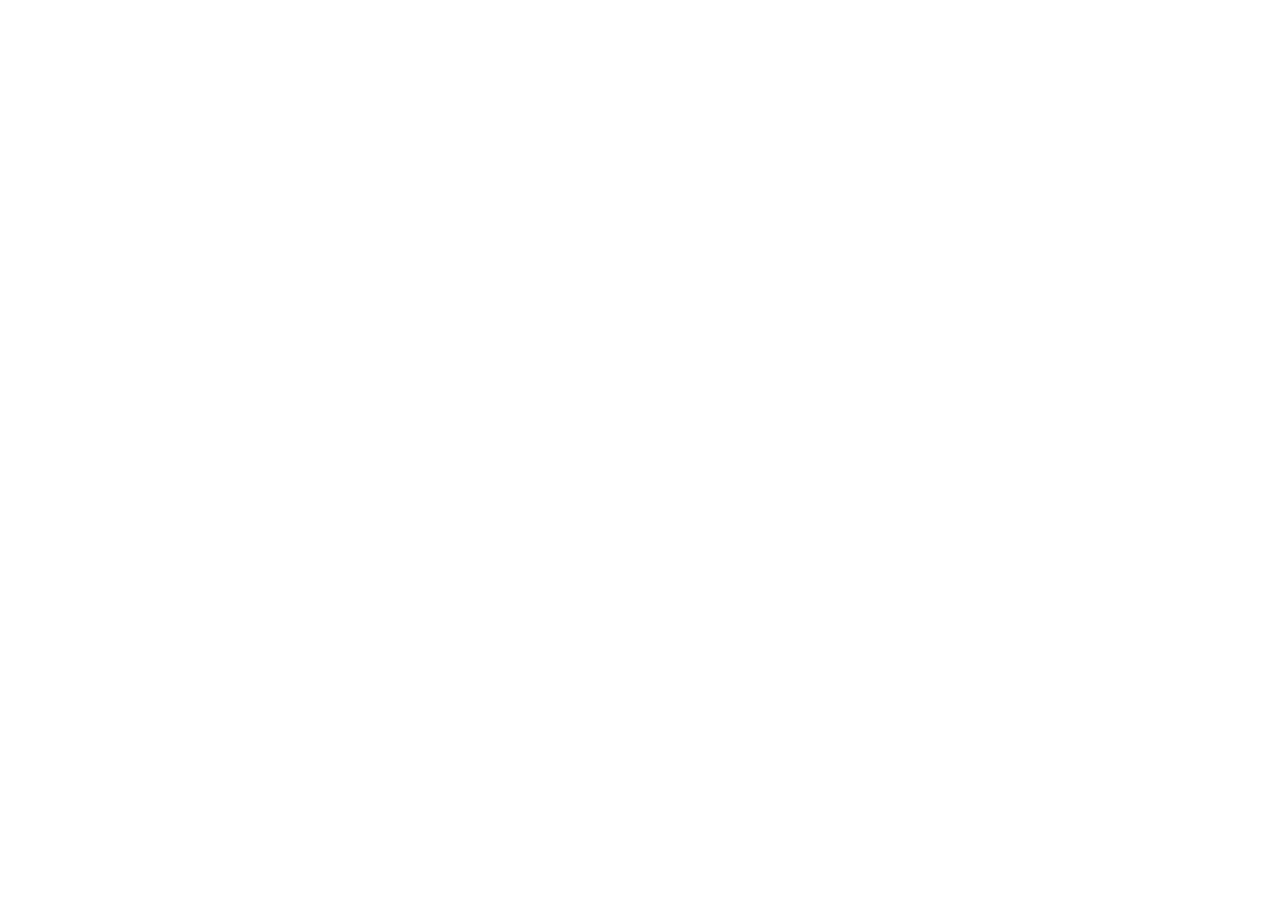
==== index.html @ aa555ea3 "Update index.html" ====
<!DOCTYPE html>
<html>
<head>
  <!--
    If you are serving your web app in a path other than the root, change the
    href value below to reflect the base path you are serving from.

    The path provided below has to start and end with a slash "/" in order for
    it to work correctly.

    For more details:
    * https://developer.mozilla.org/en-US/docs/Web/HTML/Element/base

    This is a placeholder for base href that will be replaced by the value of
    the `--base-href` argument provided to `flutter build`.
  -->
  <base href="/welder_app/">

  <meta charset="UTF-8">
  <meta content="IE=Edge" http-equiv="X-UA-Compatible">
  <meta name="description" content="A new Flutter project.">

  <!-- iOS meta tags & icons -->
  <meta name="apple-mobile-web-app-capable" content="yes">
  <meta name="apple-mobile-web-app-status-bar-style" content="black">
  <meta name="apple-mobile-web-app-title" content="welder_app">
  <link rel="apple-touch-icon" href="./icons/Icon-192.png">

  <!-- Favicon -->
  <link rel="icon" type="image/png" href="./favicon.png"/>

  <title>welder_app</title>
  <link rel="manifest" href="./manifest.json">
</head>
<body>
  <script src="./flutter.js" async></script>
  <script src="./flutter_bootstrap.js" async></script>
</body>
</html>
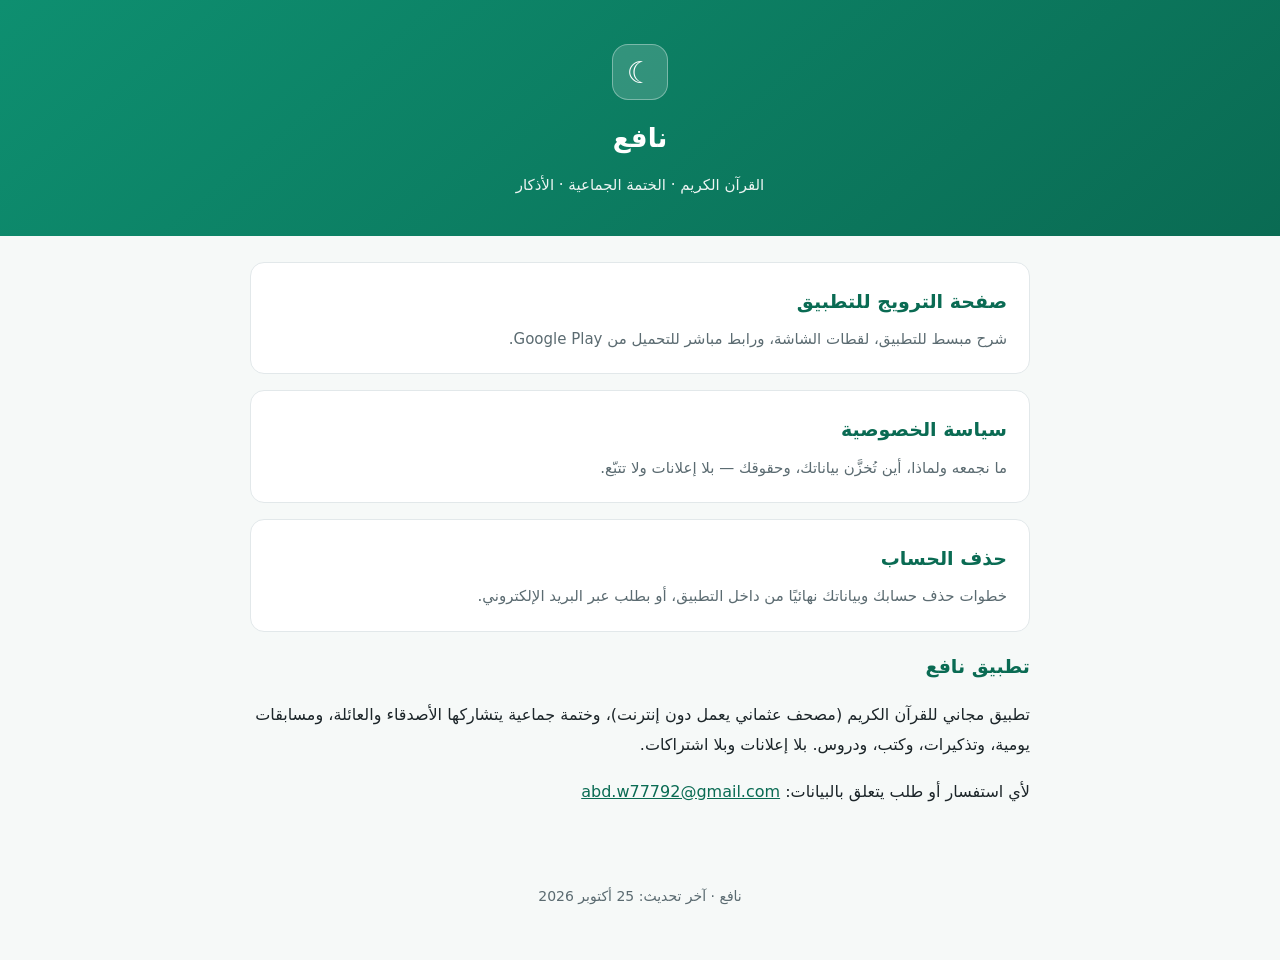
==== commit 0ed67bd6: "تحديث 2" ====
--- a/index.html
+++ b/index.html
@@ -1,43 +1,105 @@
-<!DOCTYPE html>
-<html>
-<head>
-  <!--
-    If you are serving your web app in a path other than the root, change the
-    href value below to reflect the base path you are serving from.
-
-    The path provided below has to start and end with a slash "/" in order for
-    it to work correctly.
-
-    For more details:
-    * https://developer.mozilla.org/en-US/docs/Web/HTML/Element/base
-
-    This is a placeholder for base href that will be replaced by the value of
-    the `--base-href` argument provided to `flutter build`.
-  -->
-  <base href="/welder_app/">
-
-  <meta charset="UTF-8">
-  <meta content="IE=Edge" http-equiv="X-UA-Compatible">
-  <meta name="description" content="A new Flutter project.">
-
-  <!-- iOS meta tags & icons -->
-  <meta name="apple-mobile-web-app-capable" content="yes">
-  <meta name="apple-mobile-web-app-status-bar-style" content="black">
-  <meta name="apple-mobile-web-app-title" content="welder_app">
-  <link rel="apple-touch-icon" href="./icons/Icon-192.png">
-
-  <!-- Favicon -->
-  <link rel="icon" type="image/png" href="./favicon.png"/>
-
-  <title>welder_app</title>
-  <link rel="manifest" href="./manifest.json">
-</head>
-<body>
-  <script src="./flutter.js" async></script>
-  <script src="./flutter_bootstrap.js" async></script>
-</body>
-</html>
-
-
-
-
+<!DOCTYPE html>
+<html lang="ar" dir="rtl">
+<head>
+<meta charset="utf-8">
+<meta name="viewport" content="width=device-width, initial-scale=1">
+<title>نافع — الخصوصية وحذف الحساب</title>
+<meta name="description" content="الصفحات الرسمية لتطبيق نافع: سياسة الخصوصية وحذف الحساب.">
+<style>
+  :root {
+    --brand: #0E8F70;
+    --brand-dark: #0A6B53;
+    --ink: #1C2529;
+    --muted: #5B6B71;
+    --line: #E2E8EA;
+    --bg: #F6F9F8;
+  }
+  * { box-sizing: border-box; }
+  body {
+    margin: 0;
+    background: var(--bg);
+    color: var(--ink);
+    font-family: "Segoe UI", Tahoma, "Noto Naskh Arabic", system-ui, sans-serif;
+    line-height: 1.9;
+  }
+  header {
+    background: linear-gradient(140deg, var(--brand) 0%, var(--brand-dark) 100%);
+    color: #fff; padding: 44px 20px 36px; text-align: center;
+  }
+  .wrap { max-width: 820px; margin: 0 auto; }
+  .mark {
+    width: 56px; height: 56px; border-radius: 16px; margin: 0 auto 14px;
+    background: rgba(255,255,255,.16); border: 1px solid rgba(255,255,255,.35);
+    display: flex; align-items: center; justify-content: center; font-size: 30px;
+  }
+  header h1 { font-size: 26px; margin: 0; }
+  header p { margin: 8px 0 0; opacity: .92; font-size: 15px; }
+  main { padding: 26px 20px 60px; }
+  .card {
+    display: block; background: #fff; border: 1px solid var(--line);
+    border-radius: 14px; padding: 20px 22px; margin-bottom: 16px;
+    text-decoration: none; color: inherit;
+  }
+  .card:hover { border-color: var(--brand); }
+  .card h2 { margin: 0 0 6px; font-size: 19px; color: var(--brand-dark); }
+  .card p { margin: 0; color: var(--muted); font-size: 15px; }
+  .en { direction: ltr; text-align: left; color: var(--muted); font-size: 14px; margin-top: 18px; }
+  a { color: var(--brand-dark); }
+  footer { color: var(--muted); font-size: 14px; padding: 0 20px 50px; text-align: center; }
+</style>
+</head>
+<body>
+
+<header>
+  <div class="wrap">
+    <div class="mark">☾</div>
+    <h1>نافع</h1>
+    <p>القرآن الكريم &middot; الختمة الجماعية &middot; الأذكار</p>
+  </div>
+</header>
+
+<main class="wrap">
+
+  <a class="card" href="./app.html">
+    <h2>صفحة الترويج للتطبيق</h2>
+    <p>
+      شرح مبسط للتطبيق، لقطات الشاشة، ورابط مباشر للتحميل من Google Play.
+    </p>
+  </a>
+
+  <a class="card" href="./privacy-policy.html">
+    <h2>سياسة الخصوصية</h2>
+    <p>
+      ما نجمعه ولماذا، أين تُخزَّن بياناتك، وحقوقك — بلا إعلانات ولا تتبّع.
+    </p>
+  </a>
+
+  <a class="card" href="./delete-account.html">
+    <h2>حذف الحساب</h2>
+    <p>
+      خطوات حذف حسابك وبياناتك نهائيًا من داخل التطبيق، أو بطلب عبر البريد
+      الإلكتروني.
+    </p>
+  </a>
+
+  <section style="padding:0">
+    <h2 style="color:var(--brand-dark);font-size:19px">تطبيق نافع</h2>
+    <p>
+      تطبيق مجاني للقرآن الكريم (مصحف عثماني يعمل دون إنترنت)، وختمة جماعية
+      يتشاركها الأصدقاء والعائلة، ومسابقات يومية، وتذكيرات، وكتب، ودروس.
+      بلا إعلانات وبلا اشتراكات.
+    </p>
+    <p>
+      لأي استفسار أو طلب يتعلق بالبيانات:
+      <a href="mailto:abd.w77792@gmail.com">abd.w77792@gmail.com</a>
+    </p>
+  </section>
+
+</main>
+
+<footer>
+  نافع &middot; آخر تحديث: 25 أكتوبر 2026
+</footer>
+
+</body>
+</html>
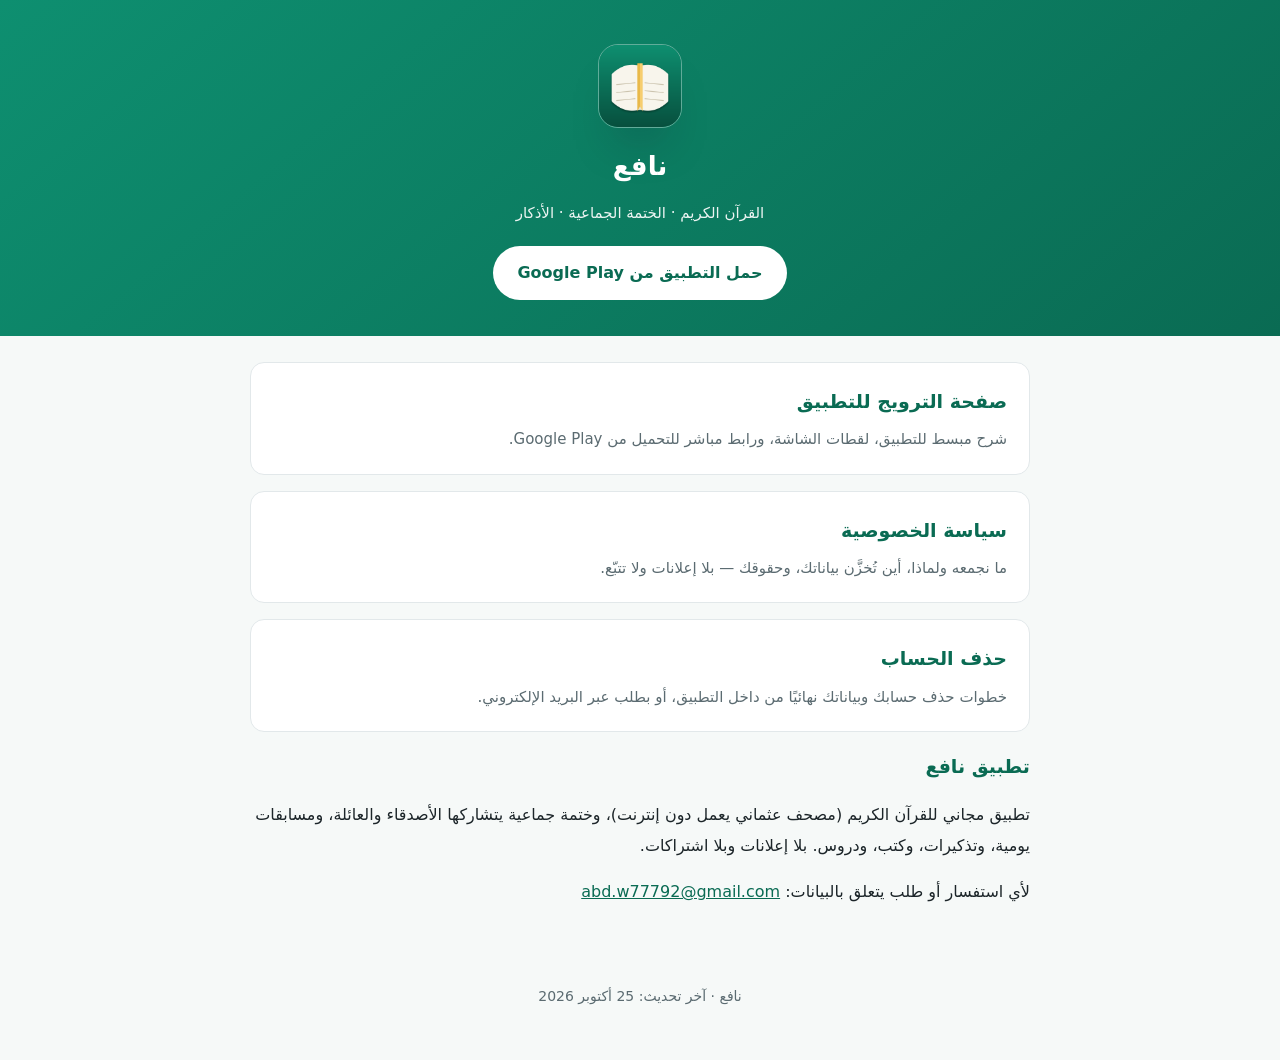
==== commit 66b085d1: "fix(web): add root entry pages and redirects Restores the site root entry page and redirects /app.ht" ====
--- a/index.html
+++ b/index.html
@@ -3,8 +3,14 @@
 <head>
 <meta charset="utf-8">
 <meta name="viewport" content="width=device-width, initial-scale=1">
-<title>نافع — الخصوصية وحذف الحساب</title>
-<meta name="description" content="الصفحات الرسمية لتطبيق نافع: سياسة الخصوصية وحذف الحساب.">
+<title>نافع | تطبيق القرآن الكريم والختمة الجماعية</title>
+<meta name="description" content="الصفحة الرسمية لتطبيق نافع: القرآن الكريم، الختمة الجماعية، الأذكار، المسابقات اليومية، والكتب الإسلامية. مجاني بالكامل بلا إعلانات.">
+<meta property="og:title" content="نافع | تطبيق القرآن الكريم والختمة الجماعية">
+<meta property="og:description" content="مصحف عثماني يعمل دون إنترنت، ختمة جماعية، مسابقات يومية، تذكيرات، وكتب ودروس.">
+<meta property="og:type" content="website">
+<meta property="og:url" content="https://ohob745.github.io/">
+<meta property="og:image" content="https://ohob745.github.io/assets/assets/images/feature-graphic-1024x500.png">
+<link rel="icon" type="image/png" href="assets/assets/images/icon-512.png">
 <style>
   :root {
     --brand: #0E8F70;
@@ -27,13 +33,18 @@
     color: #fff; padding: 44px 20px 36px; text-align: center;
   }
   .wrap { max-width: 820px; margin: 0 auto; }
-  .mark {
-    width: 56px; height: 56px; border-radius: 16px; margin: 0 auto 14px;
-    background: rgba(255,255,255,.16); border: 1px solid rgba(255,255,255,.35);
-    display: flex; align-items: center; justify-content: center; font-size: 30px;
+  .app-icon {
+    width: 84px; height: 84px; border-radius: 20px; display: block;
+    margin: 0 auto 14px; border: 1px solid rgba(255,255,255,.35);
+    box-shadow: 0 30px 50px -30px rgba(15, 23, 42, .9);
   }
   header h1 { font-size: 26px; margin: 0; }
   header p { margin: 8px 0 0; opacity: .92; font-size: 15px; }
+  .btn {
+    display: inline-flex; align-items: center; gap: 10px; margin-top: 18px;
+    padding: 12px 24px; border-radius: 999px; text-decoration: none;
+    font-weight: 600; background: #fff; color: var(--brand-dark);
+  }
   main { padding: 26px 20px 60px; }
   .card {
     display: block; background: #fff; border: 1px solid var(--line);
@@ -52,29 +63,30 @@
 
 <header>
   <div class="wrap">
-    <div class="mark">☾</div>
+    <img class="app-icon" src="assets/assets/images/icon-512.png" alt="أيقونة تطبيق نافع">
     <h1>نافع</h1>
     <p>القرآن الكريم &middot; الختمة الجماعية &middot; الأذكار</p>
+    <a class="btn" href="https://play.google.com/store/apps/details?id=com.naafi3.app" target="_blank" rel="noopener">حمل التطبيق من Google Play</a>
   </div>
 </header>
 
 <main class="wrap">
 
-  <a class="card" href="./app.html">
+  <a class="card" href="./naffi3/app.html">
     <h2>صفحة الترويج للتطبيق</h2>
     <p>
       شرح مبسط للتطبيق، لقطات الشاشة، ورابط مباشر للتحميل من Google Play.
     </p>
   </a>
 
-  <a class="card" href="./privacy-policy.html">
+  <a class="card" href="./naffi3/privacy-policy.html">
     <h2>سياسة الخصوصية</h2>
     <p>
       ما نجمعه ولماذا، أين تُخزَّن بياناتك، وحقوقك — بلا إعلانات ولا تتبّع.
     </p>
   </a>
 
-  <a class="card" href="./delete-account.html">
+  <a class="card" href="./naffi3/delete-account.html">
     <h2>حذف الحساب</h2>
     <p>
       خطوات حذف حسابك وبياناتك نهائيًا من داخل التطبيق، أو بطلب عبر البريد
